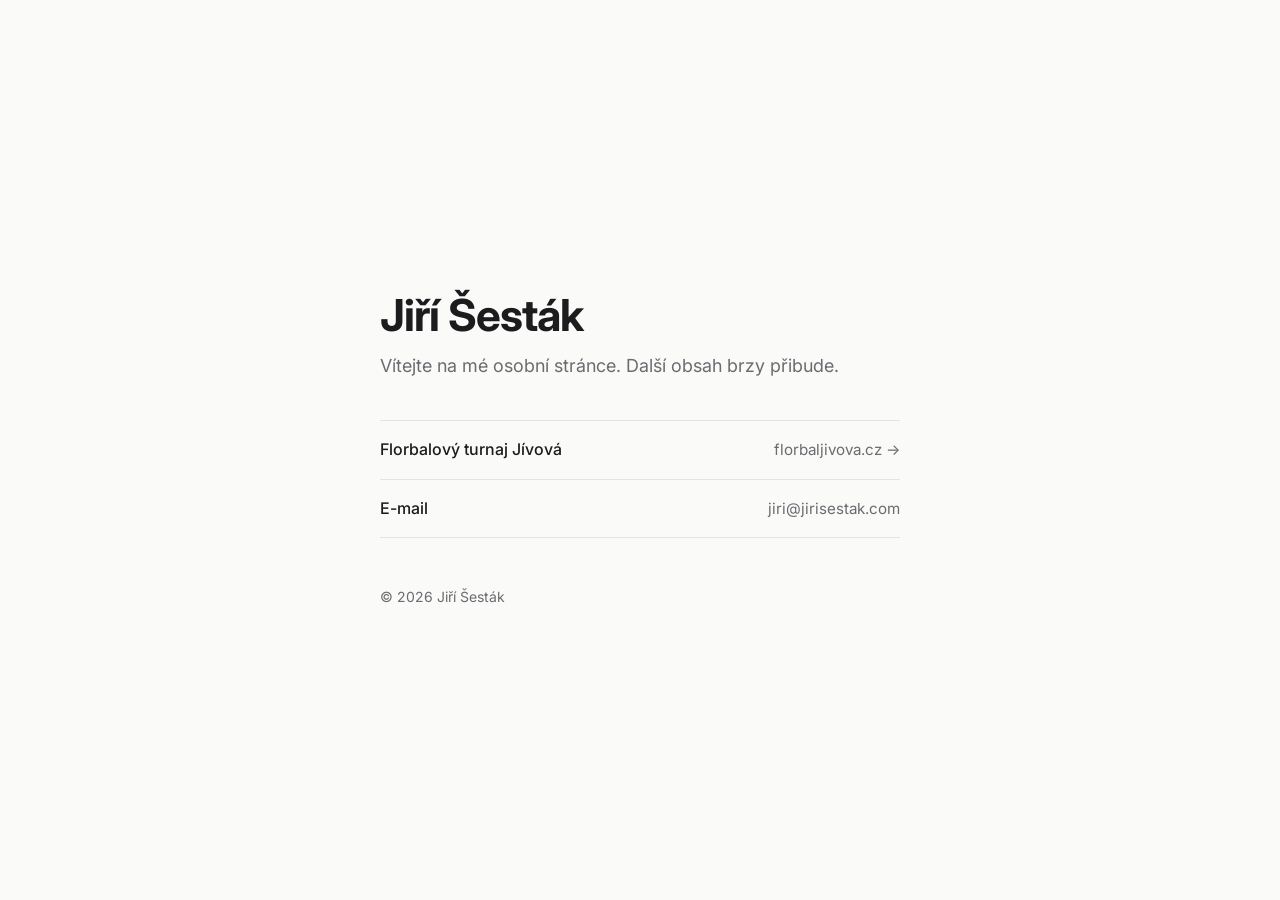
==== index.html @ 2f4dae8f "Initial website Co-Authored-By: Claude Opus 5.5 <noreply@anthropic.com>" ====
<!doctype html>
<html lang="cs">
<head>
  <meta charset="utf-8">
  <meta name="viewport" content="width=device-width, initial-scale=1">
  <title>Jiří Šesták</title>
  <meta name="description" content="Osobní stránka Jiřího Šestáka.">
  <link rel="preconnect" href="https://fonts.googleapis.com">
  <link rel="preconnect" href="https://fonts.gstatic.com" crossorigin>
  <link href="https://fonts.googleapis.com/css2?family=Inter:wght@400;500;700&display=swap" rel="stylesheet">
  <style>
    :root {
      --bg: #fafaf9;
      --text: #1c1c1e;
      --muted: #6b6b70;
      --line: #e4e4e2;
      --accent: #2456d6;
    }
    @media (prefers-color-scheme: dark) {
      :root {
        --bg: #141416;
        --text: #ececef;
        --muted: #9a9aa2;
        --line: #2a2a2e;
        --accent: #7aa2ff;
      }
    }
    * { box-sizing: border-box; }
    html, body { margin: 0; }
    body {
      background: var(--bg);
      color: var(--text);
      font-family: "Inter", system-ui, -apple-system, "Segoe UI", sans-serif;
      line-height: 1.6;
      min-height: 100vh;
      display: flex;
      align-items: center;
      justify-content: center;
      padding: 48px 16px;
    }
    main { max-width: 520px; width: 100%; }
    h1 { font-size: clamp(2rem, 6vw, 2.75rem); line-height: 1.1; margin: 0 0 12px; letter-spacing: -0.02em; }
    p.lead { color: var(--muted); font-size: 1.125rem; margin: 0 0 40px; }
    ul { list-style: none; padding: 0; margin: 0; border-top: 1px solid var(--line); }
    li { border-bottom: 1px solid var(--line); }
    li a {
      display: flex; justify-content: space-between; align-items: center; gap: 16px;
      padding: 16px 0; color: var(--text); text-decoration: none; font-weight: 500;
    }
    li a span { color: var(--muted); font-weight: 400; font-size: 0.95rem; }
    li a:hover { color: var(--accent); }
    footer { margin-top: 48px; color: var(--muted); font-size: 0.875rem; }
  </style>
</head>
<body>
  <main>
    <h1>Jiří Šesták</h1>
    <p class="lead">Vítejte na mé osobní stránce. Další obsah brzy přibude.</p>

    <ul>
      <li>
        <a href="https://www.florbaljivova.cz">
          Florbalový turnaj Jívová
          <span>florbaljivova.cz →</span>
        </a>
      </li>
      <li>
        <!-- DOPLNIT: skutečný e-mail -->
        <a href="mailto:jiri@jirisestak.com">
          E-mail
          <span>jiri@jirisestak.com</span>
        </a>
      </li>
    </ul>

    <footer>© 2026 Jiří Šesták</footer>
  </main>
</body>
</html>
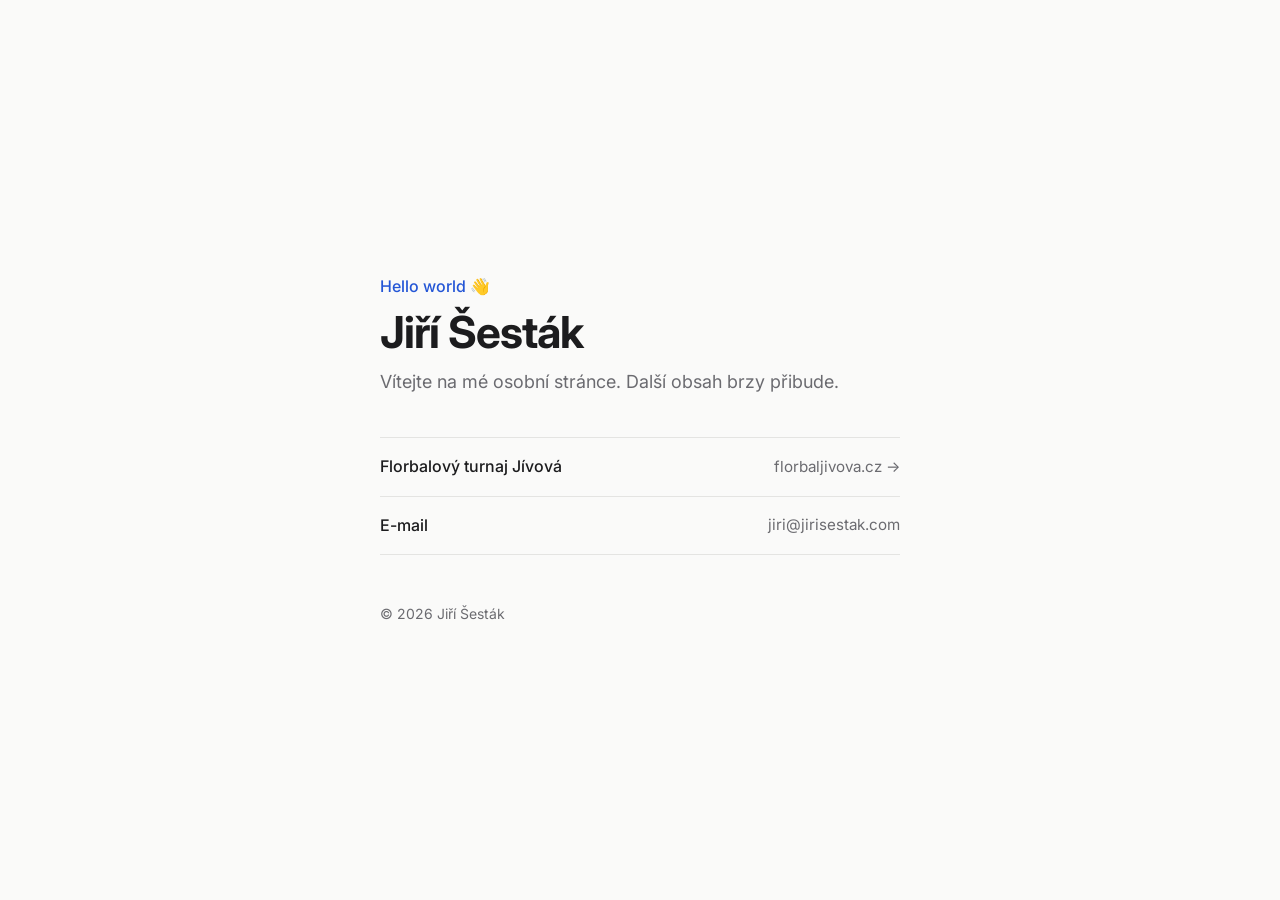
==== commit dca7f438: "Add Hello world greeting Co-Authored-By: Claude Opus 5.5 <noreply@anthropic.com>" ====
--- a/index.html
+++ b/index.html
@@ -40,6 +40,7 @@
     }
     main { max-width: 520px; width: 100%; }
     h1 { font-size: clamp(2rem, 6vw, 2.75rem); line-height: 1.1; margin: 0 0 12px; letter-spacing: -0.02em; }
+    p.hello { color: var(--accent); font-weight: 500; margin: 0 0 8px; }
     p.lead { color: var(--muted); font-size: 1.125rem; margin: 0 0 40px; }
     ul { list-style: none; padding: 0; margin: 0; border-top: 1px solid var(--line); }
     li { border-bottom: 1px solid var(--line); }
@@ -54,6 +55,7 @@
 </head>
 <body>
   <main>
+    <p class="hello">Hello world 👋</p>
     <h1>Jiří Šesták</h1>
     <p class="lead">Vítejte na mé osobní stránce. Další obsah brzy přibude.</p>
 
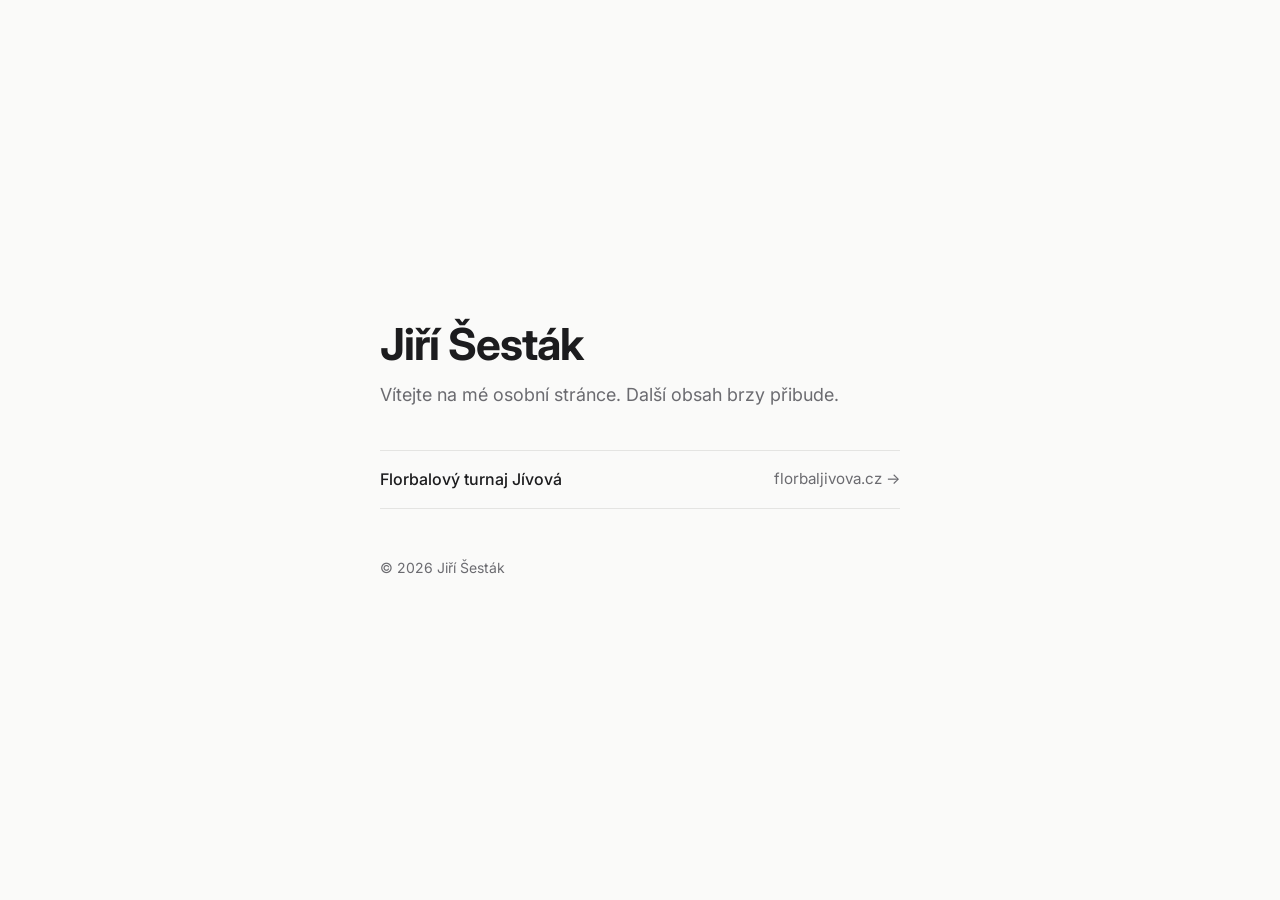
==== commit 565b400e: "zmeny" ====
--- a/index.html
+++ b/index.html
@@ -55,7 +55,6 @@
 </head>
 <body>
   <main>
-    <p class="hello">Hello world 👋</p>
     <h1>Jiří Šesták</h1>
     <p class="lead">Vítejte na mé osobní stránce. Další obsah brzy přibude.</p>
 
@@ -66,13 +65,6 @@
           <span>florbaljivova.cz →</span>
         </a>
       </li>
-      <li>
-        <!-- DOPLNIT: skutečný e-mail -->
-        <a href="mailto:jiri@jirisestak.com">
-          E-mail
-          <span>jiri@jirisestak.com</span>
-        </a>
-      </li>
     </ul>
 
     <footer>© 2026 Jiří Šesták</footer>
